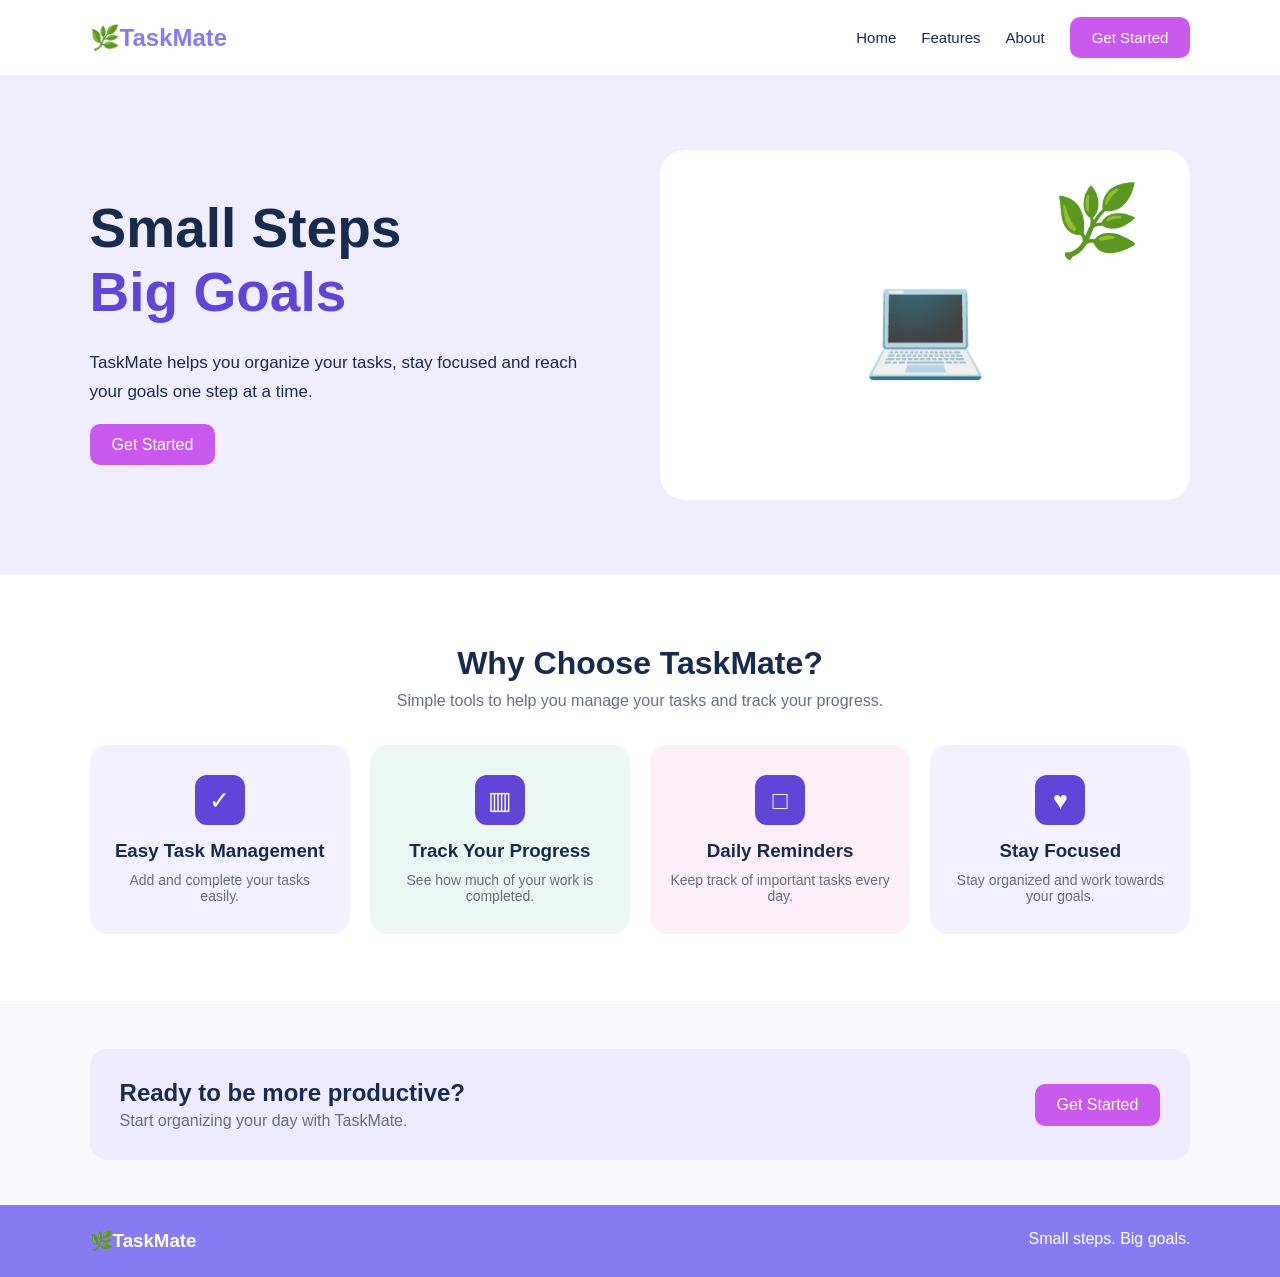
==== index.html @ acaf7f90 "Make homepage and dashboard" ====
<!DOCTYPE html>
<html lang="en">
<head>
    <meta charset="UTF-8">
    <meta name="viewport" content="width=device-width, initial-scale=1.0">
    <title>TaskMate</title>
    <link rel="stylesheet" href="style.css">
</head>
<body>

    <header class="header">
        <h2>🌿TaskMate</h2>

        <nav>
            <a href="index.html" class="hover-purrple">Home</a>
            <a href="#features" class="hover-purrple">Features</a>
            <a href="#about" class="hover-purrple">About</a>
            <a href="dashboard.html" class="button">Get Started</a>
        </nav>
    </header>

    <section class="hero">
        <div class="hero-text">
            <h1>Small Steps</h1>
            <h1 class="purple">Big Goals</h1>

            <p>
                TaskMate helps you organize your tasks,
                stay focused and reach your goals one step at a time.
            </p>

            <a href="dashboard.html" class="button">Get Started</a>
        </div>

        <div class="hero-image">
            <div class="laptop">💻</div>
            <div class="plant">🌿</div>
        </div>
    </section>

    <section class="features" id="features">
        <h2>Why Choose TaskMate?</h2>

        <p class="description">
            Simple tools to help you manage your tasks and track your progress.
        </p>

        <div class="feature-container">

            <div class="feature-card">
                <div class="icon">✓</div>
                <h3>Easy Task Management</h3>
                <p>Add and complete your tasks easily.</p>
            </div>

            <div class="feature-card">
                <div class="icon">▥</div>
                <h3>Track Your Progress</h3>
                <p>See how much of your work is completed.</p>
            </div>

            <div class="feature-card">
                <div class="icon">□</div>
                <h3>Daily Reminders</h3>
                <p>Keep track of important tasks every day.</p>
            </div>

            <div class="feature-card">
                <div class="icon">♥</div>
                <h3>Stay Focused</h3>
                <p>Stay organized and work towards your goals.</p>
            </div>

        </div>
    </section>

    <section class="about" id="about">
        <div>
            <h2>Ready to be more productive?</h2>
            <p>Start organizing your day with TaskMate.</p>
        </div>

        <a href="dashboard.html" class="button">Get Started</a>
    </section>

    <footer>
        <h3>🌿TaskMate</h3>
        <p>Small steps. Big goals.</p>
    </footer>

</body>
</html>
---- style.css ----
* {
    margin: 0;
    padding: 0;
    box-sizing: border-box;
}

body {
    font-family: Arial, sans-serif;
    color: #172b4d;
    background-color: #f8f8fc;
}

a {
    text-decoration: none;
    color: inherit;
}

/* HOME PAGE */

.header {
    height: 75px;
    background-color: white;
    display: flex;
    justify-content: space-between;
    align-items: center;
    padding: 0 7%;
}

.header h2 {
    color: #877bf4;
}

.header nav {
    display: flex;
    align-items: center;
    gap: 25px;
}

.header nav a {
    font-size: 15px;
}

.hover-purrple:hover{
    background-color: #ca5aef;
    color: white;
    padding: 12px 16px;
    border-radius: 10px;
}

.button {
    background-color: #ca5aef;
    color: white;
    padding: 12px 22px;
    border-radius: 10px;
}

.hero {
    min-height: 500px;
    padding: 60px 7%;
    display: grid;
    grid-template-columns: 1fr 1fr;
    align-items: center;
    gap: 40px;
    background-color: #f0edff;
}

.hero-text h1 {
    font-size: 55px;
}

.purple {
    color: #6045d8;
}

.hero-text p {
    max-width: 500px;
    margin: 25px 0 30px;
    font-size: 17px;
    line-height: 1.7;
}

.hero-image {
    height: 350px;
    background-color: white;
    border-radius: 25px;
    display: flex;
    justify-content: center;
    align-items: center;
    position: relative;
}

.laptop {
    font-size: 100px;
}

.plant {
    font-size: 70px;
    position: absolute;
    top: 30px;
    right: 50px;
}

.features {
    background-color: white;
    padding: 70px 7%;
    text-align: center;
}

.features h2 {
    font-size: 32px;
}

.description {
    margin: 10px auto 35px;
    color: #667085;
}

.feature-container {
    display: grid;
    grid-template-columns: repeat(4, 1fr);
    gap: 20px;
}

.feature-card {
    padding: 30px 20px;
    border-radius: 18px;
    background-color: #f3f0ff;
}

.feature-card:nth-child(2) {
    background-color: #eaf7f3;
}

.feature-card:nth-child(3) {
    background-color: #fdeff7;
}

.feature-card:nth-child(4) {
    background-color: #f3f0ff;
}

.icon {
    width: 50px;
    height: 50px;
    margin: 0 auto 15px;
    display: flex;
    justify-content: center;
    align-items: center;
    background-color: #6045d8;
    color: white;
    border-radius: 12px;
    font-size: 25px;
}

.feature-card h3 {
    margin-bottom: 10px;
}

.feature-card p {
    color: #667085;
    font-size: 14px;
}

.about {
    margin: 45px 7%;
    padding: 30px;
    background-color: #eeeaff;
    border-radius: 18px;
    display: flex;
    justify-content: space-between;
    align-items: center;
}

.about p {
    color: #667085;
    margin-top: 5px;
}

footer {
    background-color: #877bf4;
    color: white;
    padding: 25px 7%;
    display: flex;
    justify-content: space-between;
}

/* DASHBOARD */

.dashboard {
    min-height: 100vh;
    display: grid;
    grid-template-columns: 230px 1fr;
}

.sidebar {
    background-color: #877bf4;
    color: white;
    padding: 25px 18px;
}

.sidebar h2 {
    margin-bottom: 35px;
}

.sidebar nav {
    display: flex;
    flex-direction: column;
    gap: 10px;
}

.sidebar nav a {
    padding: 13px;
    border-radius: 10px;
}

.sidebar nav a:hover,
.sidebar nav .active {
    background-color: #6045d8;
}

.message {
    margin-top: 250px;
    text-align: center;
    font-size: 18px;
}

.message span {
    display: block;
    margin-top: 10px;
    font-size: 25px;
}

.dashboard-main {
    padding: 30px;
}

.top {
    display: flex;
    justify-content: space-between;
    align-items: center;
    margin-bottom: 25px;
}

.top h1 {
    font-size: 28px;
}

.top p {
    color: #667085;
    margin-top: 5px;
}



.statistics {
    display: grid;
    grid-template-columns: repeat(3, 1fr);
    gap: 18px;
    margin-bottom: 20px;
}

.stat-card {
    padding: 20px;
    border-radius: 15px;
    background-color: #f0edff;
}

.stat-card:nth-child(2) {
    background-color: #eaf7f3;
}

.stat-card:nth-child(3) {
    background-color: #fdeff7;
}

.stat-card p {
    font-size: 32px;
    font-weight: bold;
    margin-top: 10px;
}

.dashboard-grid {
    display: grid;
    grid-template-columns: 2fr 1fr;
    gap: 20px;
}

.tasks,
.progress,
.goals {
    background-color: white;
    padding: 22px;
    border-radius: 18px;
}

.section-heading {
    display: flex;
    justify-content: space-between;
    align-items: center;
    margin-bottom: 15px;
}

.section-heading button {
    background-color: #6045d8;
    color: white;
    border: none;
    padding: 9px 14px;
    border-radius: 8px;
}

.task {
    display: grid;
    grid-template-columns: 25px 1fr;
    gap: 12px;
    padding: 16px 0;
    border-bottom: 1px solid #eeeeee;
}

.checkbox {
    width: 20px;
    height: 20px;
    border: 2px solid #778399;
    border-radius: 5px;
}

.task-completed .checkbox {
    background-color: #075c58;
    border-color: #075c58;
    color: white;
    display: flex;
    justify-content: center;
    align-items: center;
}

.task h3 {
    font-size: 15px;
}

.task p {
    color: #8993a4;
    font-size: 13px;
    margin-top: 3px;
}

.progress {
    text-align: center;
}

.progress h2 {
    margin-bottom: 20px;
}

.circle {
    width: 140px;
    height: 140px;
    margin: 10px auto 20px;
    border-radius: 50%;
    background: conic-gradient(
        #877bf4 40%,
        #e2e5ed 60%
    );
    display: flex;
    justify-content: center;
    align-items: center;
}

.circle span {
    font-size: 25px;
    font-weight: bold;
}

.goals {
    margin-top: 20px;
}

.goal {
    margin-top: 20px;
}

.goal div:first-child {
    display: flex;
    justify-content: space-between;
    margin-bottom: 8px;
}

.bar {
    height: 8px;
    background-color: #e6e8ed;
    border-radius: 10px;
}

.bar-fill {
    height: 100%;
    border-radius: 10px;
    background-color: #6045d8;
}

.first {
    width: 60%;
}

.second {
    width: 30%;
    background-color: #ca5aef;
}

.third {
    width: 50%;
    background-color: #56a9ec;
}
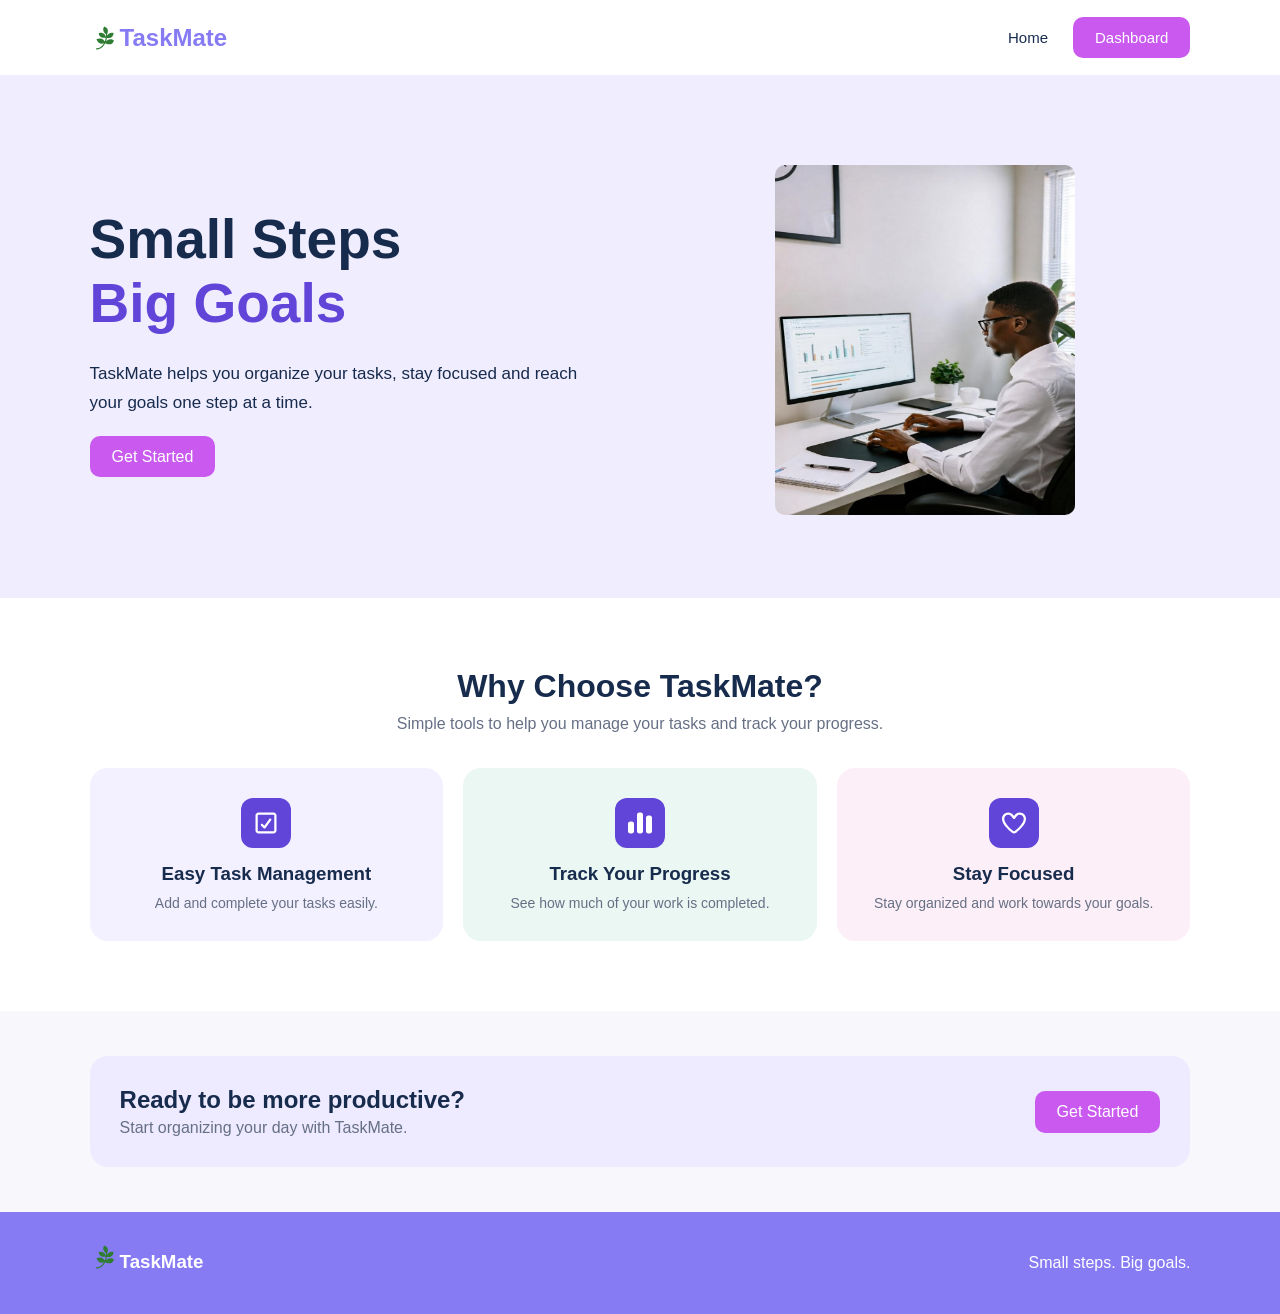
==== commit e03da5d9: "Add settings panel to the dashboard" ====
--- a/index.html
+++ b/index.html
@@ -4,18 +4,20 @@
     <meta charset="UTF-8">
     <meta name="viewport" content="width=device-width, initial-scale=1.0">
     <title>TaskMate</title>
-    <link rel="stylesheet" href="style.css">
+    <link rel="stylesheet" href="/css/style.css">
 </head>
 <body>
 
     <header class="header">
-        <h2>🌿TaskMate</h2>
+        <div class="header-text">
+            <img src="images/pagelines-brands-solid-full.svg" alt="">
+            <h2>TaskMate</h2>
+        </div>
+        
 
         <nav>
             <a href="index.html" class="hover-purrple">Home</a>
-            <a href="#features" class="hover-purrple">Features</a>
-            <a href="#about" class="hover-purrple">About</a>
-            <a href="dashboard.html" class="button">Get Started</a>
+            <a href="dashboard.html" class="button">Dashboard</a>
         </nav>
     </header>
 
@@ -33,8 +35,9 @@
         </div>
 
         <div class="hero-image">
-            <div class="laptop">💻</div>
-            <div class="plant">🌿</div>
+            <div class="laptop">
+                <img src="images/THE GLOBAL TECHNOLOGY_.jpeg" alt="">
+            </div>
         </div>
     </section>
 
@@ -48,25 +51,25 @@
         <div class="feature-container">
 
             <div class="feature-card">
-                <div class="icon">✓</div>
+                <div class="icon">
+                    <img src="images/square-check-regular-full.svg" alt="">
+                </div>
                 <h3>Easy Task Management</h3>
                 <p>Add and complete your tasks easily.</p>
             </div>
 
             <div class="feature-card">
-                <div class="icon">▥</div>
+                <div class="icon">
+                    <img src="images/chart-simple-solid-full.svg" alt="progress-icon">
+                </div>
                 <h3>Track Your Progress</h3>
                 <p>See how much of your work is completed.</p>
             </div>
 
             <div class="feature-card">
-                <div class="icon">□</div>
-                <h3>Daily Reminders</h3>
-                <p>Keep track of important tasks every day.</p>
-            </div>
-
-            <div class="feature-card">
-                <div class="icon">♥</div>
+                <div class="icon">
+                    <img src="images/heart-regular-full.svg" alt="heart-icon">
+                </div>
                 <h3>Stay Focused</h3>
                 <p>Stay organized and work towards your goals.</p>
             </div>
@@ -84,7 +87,10 @@
     </section>
 
     <footer>
-        <h3>🌿TaskMate</h3>
+        <div class="footer-logo">
+            <img src="images/pagelines-brands-solid-full.svg" alt="">
+            <h3>TaskMate</h3>
+        </div>
         <p>Small steps. Big goals.</p>
     </footer>
 
--- a/css/style.css
+++ b/css/style.css
@@ -0,0 +1,577 @@
+* {
+    margin: 0;
+    padding: 0;
+    box-sizing: border-box;
+}
+
+body {
+    font-family: Arial, sans-serif;
+    color: #172b4d;
+    background-color: #f8f8fc;
+}
+
+a {
+    text-decoration: none;
+    color: inherit;
+}
+
+/* HOME PAGE */
+
+.header {
+    height: 75px;
+    background-color: white;
+    display: flex;
+    justify-content: space-between;
+    align-items: center;
+    padding: 0 7%;
+}
+.header-text, .footer-logo, .sidebar-logo{
+    display:flex;
+    justify-content: center;
+    align-items: center;
+}
+.header-text img, .footer-logo img, .sidebar-logo img{
+    width: 30px;
+    height:40px;
+}
+
+.header h2 {
+    color: #877bf4;
+}
+
+.header nav {
+    display: flex;
+    align-items: center;
+    gap: 25px;
+}
+
+.header nav a {
+    font-size: 15px;
+}
+
+.hover-purrple:hover{
+    background-color: #ca5aef;
+    color: white;
+    padding: 12px 16px;
+    border-radius: 10px;
+}
+
+.button {
+    background-color: #ca5aef;
+    color: white;
+    padding: 12px 22px;
+    border-radius: 10px;
+}
+
+.hero {
+    min-height: 500px;
+    padding: 60px 7%;
+    display: grid;
+    grid-template-columns: 1fr 1fr;
+    align-items: center;
+    gap: 40px;
+    background-color: #f0edff;
+}
+
+.hero-text h1 {
+    font-size: 55px;
+}
+
+.purple {
+    color: #6045d8;
+}
+
+.hero-text p {
+    max-width: 500px;
+    margin: 25px 0 30px;
+    font-size: 17px;
+    line-height: 1.7;
+}
+
+.hero-image {
+    display: flex;
+    justify-content: center;
+    align-items: center;
+    position: relative;
+}
+
+.laptop {
+    font-size: 100px;
+}
+.laptop img{
+    width: 300px;
+    height: 350px;
+    border-radius: 10px;
+    margin-top: 30px;
+}
+
+.plant {
+    font-size: 70px;
+    position: absolute;
+    top: 30px;
+    right: 50px;
+}
+
+.features {
+    background-color: white;
+    padding: 70px 7%;
+    text-align: center;
+}
+
+.features h2 {
+    font-size: 32px;
+}
+
+.description {
+    margin: 10px auto 35px;
+    color: #667085;
+}
+
+.feature-container {
+    display: grid;
+    grid-template-columns: repeat(3, 1fr);
+    gap: 20px;
+}
+
+.feature-card {
+    padding: 30px 20px;
+    border-radius: 18px;
+    background-color: #f3f0ff;
+}
+
+.feature-card:nth-child(2) {
+    background-color: #eaf7f3;
+}
+
+.feature-card:nth-child(3) {
+    background-color: #fdeff7;
+}
+
+
+.icon {
+    width: 50px;
+    height: 50px;
+    margin: 0 auto 15px;
+    display: flex;
+    justify-content: center;
+    align-items: center;
+    background-color: #6045d8;
+    color: white;
+    border-radius: 12px;
+    font-size: 25px;
+}
+
+.icon img{
+    width: 30px;
+    height: 30px;
+}
+
+.feature-card h3 {
+    margin-bottom: 10px;
+}
+
+.feature-card p {
+    color: #667085;
+    font-size: 14px;
+}
+
+.about {
+    margin: 45px 7%;
+    padding: 30px;
+    background-color: #eeeaff;
+    border-radius: 18px;
+    display: flex;
+    justify-content: space-between;
+    align-items: center;
+}
+
+.about p {
+    color: #667085;
+    margin-top: 5px;
+}
+
+footer {
+    background-color: #877bf4;
+    color: white;
+    padding: 25px 7%;
+    display: flex;
+    align-items: center;
+    justify-content: space-between;
+}
+
+.footer-logo{
+    margin-bottom: 12px;
+}
+
+.footer-logo h3{
+    margin-top: 10px;
+}
+
+/* DASHBOARD */
+
+.dashboard {
+    min-height: 100vh;
+    display: grid;
+    grid-template-columns: 230px 1fr;
+}
+
+.sidebar {
+    background-color: #877bf4;
+    color: white;
+    padding: 25px 18px;
+}
+
+.sidebar h2 {
+    margin-bottom: 35px;
+}
+.sidebar img{
+    margin-bottom: 30px;
+}
+
+.sidebar nav {
+    display: flex;
+    flex-direction: column;
+    gap: 10px;
+}
+
+.sidebar nav a {
+    padding: 13px;
+    border-radius: 10px;
+}
+
+.sidebar nav a:hover,
+.sidebar nav .active {
+    background-color: #6045d8;
+}
+
+.message {
+    margin-top: 250px;
+    text-align: center;
+    font-size: 18px;
+}
+
+.message span {
+    display: block;
+    margin-top: 10px;
+    font-size: 25px;
+}
+
+.dashboard-main {
+    padding: 30px;
+}
+
+.top {
+    display: flex;
+    justify-content: space-between;
+    align-items: center;
+    margin-bottom: 25px;
+}
+
+.top h1 {
+    font-size: 28px;
+}
+
+.top p {
+    color: #667085;
+    margin-top: 5px;
+}
+
+
+
+.statistics {
+    display: grid;
+    grid-template-columns: repeat(3, 1fr);
+    gap: 18px;
+    margin-bottom: 20px;
+}
+
+.stat-card {
+    padding: 20px;
+    border-radius: 15px;
+    background-color: #f0edff;
+}
+
+.stat-card:nth-child(2) {
+    background-color: #eaf7f3;
+}
+
+.stat-card:nth-child(3) {
+    background-color: #fdeff7;
+}
+
+.stat-card p {
+    font-size: 32px;
+    font-weight: bold;
+    margin-top: 10px;
+}
+
+.dashboard-grid {
+    display: grid;
+    grid-template-columns: 2fr 1fr;
+    gap: 20px;
+}
+
+.tasks,
+.progress,
+.goals {
+    background-color: white;
+    padding: 22px;
+    border-radius: 18px;
+}
+
+.section-heading {
+    display: flex;
+    justify-content: space-between;
+    align-items: center;
+    margin-bottom: 15px;
+}
+
+.section-heading button {
+    background-color: #6045d8;
+    color: white;
+    border: none;
+    padding: 9px 14px;
+    border-radius: 8px;
+}
+
+.task {
+    display: grid;
+    grid-template-columns: 25px 1fr;
+    gap: 12px;
+    padding: 16px 0;
+    border-bottom: 1px solid #eeeeee;
+}
+
+.checkbox {
+    width: 20px;
+    height: 20px;
+    border: 2px solid #778399;
+    border-radius: 5px;
+}
+
+.task-completed .checkbox {
+    background-color: #075c58;
+    border-color: #075c58;
+    color: white;
+    display: flex;
+    justify-content: center;
+    align-items: center;
+}
+
+.task h3 {
+    font-size: 15px;
+}
+
+.task p {
+    color: #8993a4;
+    font-size: 13px;
+    margin-top: 3px;
+}
+
+.progress {
+    text-align: center;
+}
+
+.progress h2 {
+    margin-bottom: 20px;
+}
+
+.circle {
+    width: 140px;
+    height: 140px;
+    margin: 10px auto 20px;
+    border-radius: 50%;
+    background: conic-gradient(
+        #877bf4 40%,
+        #e2e5ed 60%
+    );
+    display: flex;
+    justify-content: center;
+    align-items: center;
+}
+
+.circle span {
+    font-size: 25px;
+    font-weight: bold;
+}
+
+.goals {
+    margin-top: 20px;
+}
+
+.goal {
+    margin-top: 20px;
+}
+
+.goal div:first-child {
+    display: flex;
+    justify-content: space-between;
+    margin-bottom: 8px;
+}
+
+.bar {
+    height: 8px;
+    background-color: #e6e8ed;
+    border-radius: 10px;
+}
+
+.bar-fill {
+    height: 100%;
+    border-radius: 10px;
+    background-color: #6045d8;
+}
+
+.first {
+    width: 60%;
+}
+
+.second {
+    width: 30%;
+    background-color: #ca5aef;
+}
+
+.third {
+    width: 50%;
+    background-color: #56a9ec;
+}
+
+/* SETTINGS PANEL */
+
+.settings-page {
+    grid-template-columns: 230px 1fr 280px;
+}
+
+.settings-panel {
+    background-color: white;
+    padding: 25px 20px;
+    border-left: 1px solid #eeeeee;
+}
+
+.settings-heading {
+    display: flex;
+    justify-content: space-between;
+    align-items: center;
+    margin-bottom: 25px;
+}
+
+.settings-heading a {
+    font-size: 28px;
+    color: #667085;
+}
+
+.profile {
+    display: flex;
+    align-items: center;
+    gap: 12px;
+    padding-bottom: 25px;
+    border-bottom: 1px solid #eeeeee;
+}
+
+.profile-icon {
+    width: 45px;
+    height: 45px;
+    background-color: #877bf4;
+    color: white;
+    border-radius: 50%;
+    display: flex;
+    justify-content: center;
+    align-items: center;
+    font-size: 20px;
+    font-weight: bold;
+}
+
+.profile p {
+    color: #667085;
+    font-size: 13px;
+    margin-top: 4px;
+}
+
+.settings-list {
+    display: flex;
+    flex-direction: column;
+    margin-top: 15px;
+}
+
+.settings-list a {
+    padding: 15px 5px;
+    border-bottom: 1px solid #eeeeee;
+}
+
+.settings-list a:hover {
+    background-color: #f3f0ff;
+}
+
+.settings-list strong {
+    display: block;
+    margin-bottom: 4px;
+}
+
+.settings-list span {
+    color: #667085;
+    font-size: 13px;
+}
+
+.settings-list .sign-out {
+    color: #ca5aef;
+}
+/* SMALL SCREENS */
+
+@media (max-width: 800px) {
+
+    .hero {
+        grid-template-columns: 1fr;
+    }
+
+    .feature-container {
+        grid-template-columns: 1fr 1fr;
+    }
+
+    .dashboard {
+        grid-template-columns: 170px 1fr;
+    }
+
+    .dashboard-grid {
+        grid-template-columns: 1fr;
+    }
+}
+
+@media (max-width: 600px) {
+
+    .header nav a:not(.button) {
+        display: none;
+    }
+
+    .hero-text h1 {
+        font-size: 42px;
+    }
+
+    .feature-container {
+        grid-template-columns: 1fr;
+    }
+
+    .about {
+        display: block;
+    }
+
+    .about .button {
+        display: inline-block;
+        margin-top: 20px;
+    }
+
+    .dashboard {
+        display: block;
+    }
+
+    .sidebar {
+        min-height: auto;
+    }
+
+    .message {
+        display: none;
+    }
+
+    .statistics {
+        grid-template-columns: 1fr;
+    }
+}
+
